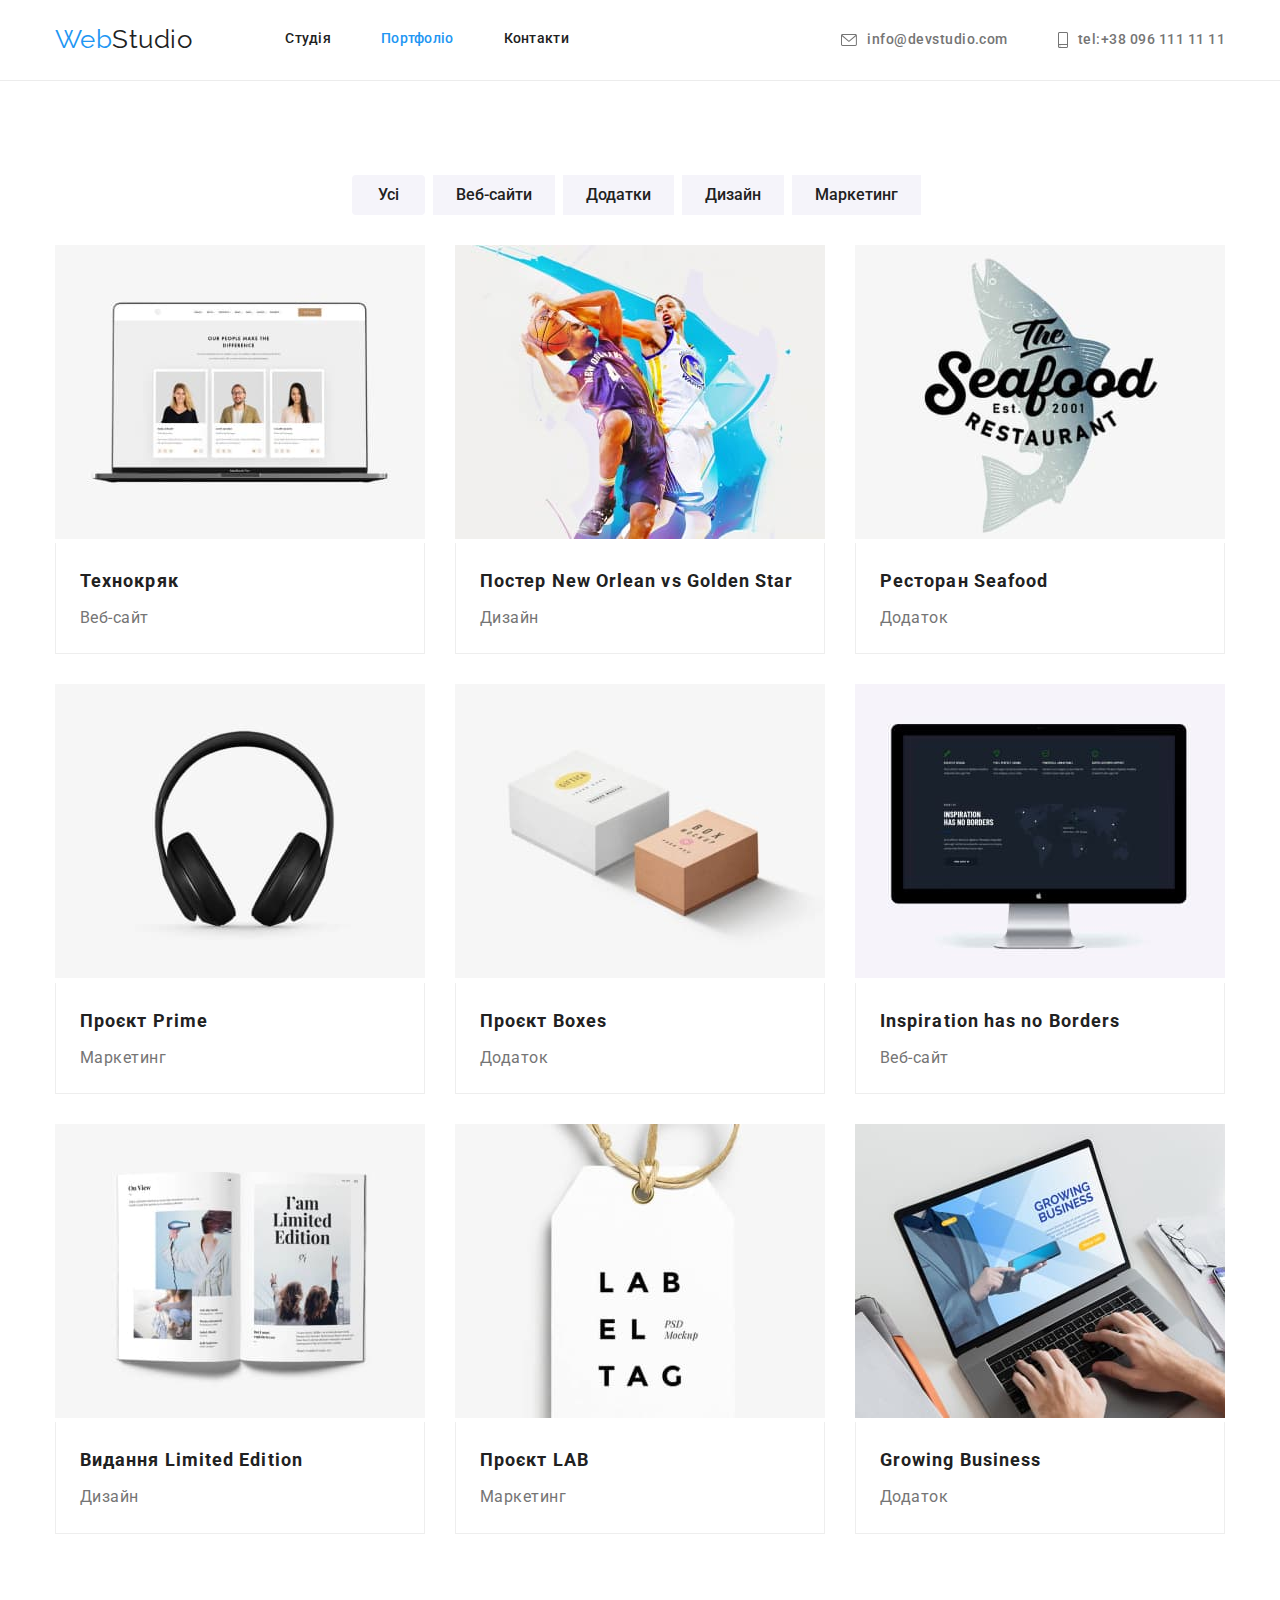
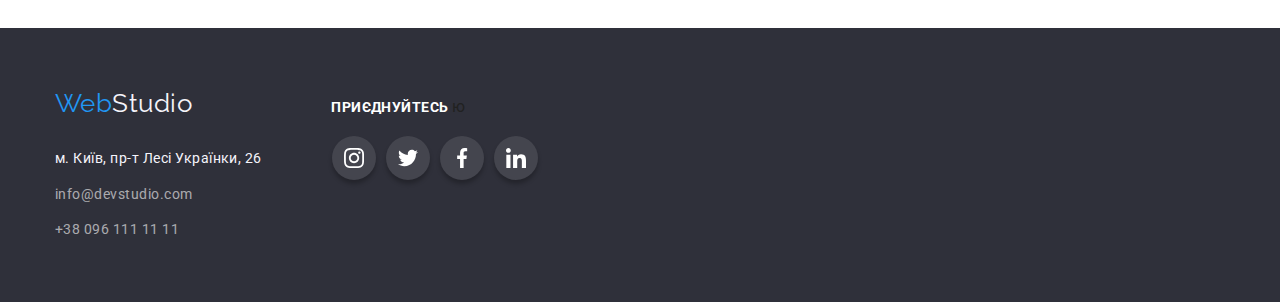
==== portfolio.html @ 3d434c0c "Initial commit" ====
<!DOCTYPE html>
<html lang="uk">
  <head>
    <meta charset="UTF-8" />
    <meta http-equiv="X-UA-Compatible" content="IE=edge" />
    <meta name="viewport" content="width=device-width, initial-scale=1.0" />
    <title>Document</title>
    <link rel="preconnect" href="https://fonts.googleapis.com" />
    <link rel="preconnect" href="https://fonts.gstatic.com" crossorigin />
    <link
      href="https://fonts.googleapis.com/css2?family=Raleway:wght@700&family=Roboto:wght@400;500;700;900&display=swap"
      rel="stylesheet"
    />
    <link
      rel="stylesheet"
      href="https://cdnjs.cloudflare.com/ajax/libs/modern-normalize/1.1.0/modern-normalize.min.css"
    />

    <link rel="stylesheet" href="./css/styles.css" />
  </head>
  <body class="page">
    <!--  Шапка сайту -->
    <header class="page-header">
      <div class="container main-div">
        <nav class="main-nav">
          <a href="index.html" class="logo">Web<span class="log-studio">Studio</span></a>

          <ul class="site-nav list">
            <li class="item"><a href="./index.html" class="link">Студія</a></li>
            <li class="item"><a href="" class="link current">Портфоліо</a></li>
            <li class="item"><a href="" class="link">Контакти</a></li>
          </ul>
        </nav>

        <ul class="contacts list">
          <li class="item">
            <a href="" class="icon-contacts">
              <svg class="icon-envelope">
                <use href="./images/icons.svg#icon-envelop"></use>
              </svg>
              info@devstudio.com
            </a>
            <!-- <a href="mailto:info@devstudio.com" class="contacts-link"></a> -->
          </li>
          <li class="item">
            <a href="" class="icon-contacts">
              <svg class="icon-smartphone">
                <use href="./images/icons.svg#smartphone"></use>
              </svg>
              tel:+38 096 111 11 11
            </a>
            <!-- <a href="tel:+380961111111" class="contacts-link"></a> -->
          </li>
        </ul>
      </div>
    </header>

    <main>
      <!-- Секція-->
      <section class="section-portfolio">
        <div class="container">
          <ul class="potfolio-btns list">
            <li class="item"><button type="button" class="highlighter">Усі</button></li>
            <li class="item"><button type="button" class="highlighter">Веб-сайти</button></li>
            <li class="item"><button type="button" class="highlighter">Додатки</button></li>
            <li class="item"><button type="button" class="highlighter">Дизайн</button></li>
            <li class="item"><button type="button" class="highlighter">Маркетинг</button></li>
          </ul>

          <ul class="projects list">
            <li class="item">
              <a href="" class="projects-link">
                <img class="card-img" src="./images/notebook.jpg" alt="Веб-сайт" width="370" />
                <div class="card-border">
                  <h1 class="title">Технокряк</h1>
                  <p class="text">Веб-сайт</p>
                </div>
              </a>
            </li>

            <li class="item">
              <a href="" class="projects-link"
                ><img class="card-img" src="./images/basketball.jpg" alt="Дизайн" width="370" />
                <div class="card-border">
                  <h1 class="title">Постер New Orlean vs Golden Star</h1>
                  <p class="text">Дизайн</p>
                </div>
              </a>
            </li>

            <li class="item">
              <a href="" class="projects-link"
                ><img class="card-img" src="./images/poster.jpg" alt="Додаток" width="370" />
                <div class="card-border">
                  <h1 class="title">Ресторан Seafood</h1>
                  <p class="text">Додаток</p>
                </div>
              </a>
            </li>

            <li class="item">
              <a href="" class="projects-link"
                ><img class="card-img" src="./images/headphones.jpg" alt="Маркетинг" width="370" />
                <div class="card-border">
                  <h1 class="title">Проєкт Prime</h1>
                  <p class="text">Маркетинг</p>
                </div>
              </a>
            </li>

            <li class="item">
              <a href="" class="projects-link"
                ><img class="card-img" src="./images/boxes.jpg" alt="Додаток" width="370" />
                <div class="card-border">
                  <h1 class="title">Проєкт Boxes</h1>
                  <p class="text">Додаток</p>
                </div>
              </a>
            </li>

            <li class="item">
              <a href="" class="projects-link"
                ><img class="card-img" src="./images/desktop.jpg" alt="Веб-сайт" width="370" />
                <div class="card-border">
                  <h1 class="title">Inspiration has no Borders</h1>
                  <p class="text">Веб-сайт</p>
                </div>
              </a>
            </li>

            <li class="item">
              <a href="" class="projects-link"
                ><img class="card-img" src="./images/book.jpg" alt="Дизайн" width="370" />
                <div class="card-border">
                  <h1 class="title">Видання Limited Edition</h1>
                  <p class="text">Дизайн</p>
                </div>
              </a>
            </li>

            <li class="item">
              <a href="" class="projects-link"
                ><img class="card-img" src="./images/tag.jpg" alt="Маркетинг" width="370" />
                <div class="card-border">
                  <h1 class="title">Проєкт LAB</h1>
                  <p class="text">Маркетинг</p>
                </div>
              </a>
            </li>

            <li class="item">
              <a href="" class="projects-link"
                ><img class="card-img" src="./images/hands.jpg" alt="Додаток" width="370" />
                <div class="card-border">
                  <h1 class="title">Growing Business</h1>
                  <p class="text">Додаток</p>
                </div>
              </a>
            </li>
          </ul>
        </div>
      </section>
    </main>

    <!--Футер-->
    <footer class="footer">
      <div class="container">
        <div class="container-address">
          <a href="index.html" class="logo">Web<span class="logo-studio">Studio</span></a>

          <address class="address-title">
            <p class="footer-title">м. Київ, пр-т Лесі Українки, 26</p>
            <ul class="contact list">
              <li class="item">
                <a href="malito:info@devstudio.com" class="contact-link">info@devstudio.com</a>
              </li>
              <li class="item">
                <a href="tel:+380961111111" class="contact-link">+38 096 111 11 11</a>
              </li>
            </ul>
          </address>
        </div>
        <div class="container-icon">
          <p class="text-footer-icon">приєднуйтесь</p>
          ю
          <ul class="list-icon-footer list">
            <li class="item-footer-icon">
              <a href="" class="footer-link-icon">
                <svg class="instagramfooter" width="20">
                  <use href="./images/icons.svg#instagramFooter"></use>
                </svg>
              </a>
            </li>
            <li class="item-footer-icon">
              <a href="" class="footer-link-icon">
                <svg class="twitterfooter" width="20">
                  <use href="./images/icons.svg#twitterFooter"></use>
                </svg>
              </a>
            </li>
            <li class="item-footer-icon">
              <a href="" class="footer-link-icon">
                <svg class="facebookfooter" width="20">
                  <use href="./images/icons.svg#facebookFooter"></use>
                </svg>
              </a>
            </li>
            <li class="item-footer-icon">
              <a href="" class="footer-link-icon">
                <svg class="linkedinfooter" width="20">
                  <use href="./images/icons.svg#linkedinFooter"></use>
                </svg>
              </a>
            </li>
          </ul>
        </div>
      </div>
    </footer>
  </body>
</html>
---- css/styles.css ----
html {
  box-sizing: border-box;
}
*,
*::before,
*::after {
  box-sizing: inherit;
}

:root {
  --primary-text-color: #212121;
  --title-text-color: #757575;
  --accent-color: #2196f3;
  --primary-bg-color: #f5f4fa;
}

body {
  background-color: #ffffff;
  color: var(--primary-text-color);
  font-family: 'Roboto', sans-serif;
  letter-spacing: 0.03em;
}
/* Утіліти */

.list {
  padding: 0;
  margin: 0;
  list-style: none;
}

/* колір основного тексту чорний #212121 */
/* другорядний колір тексту білий #FFFFFF */
/* другорядний колір тексту #757575 */
/* другорядний колір тексту rgba(255, 255, 255, 0.6) */
/* акцент Голубий #2196F3 */

.container {
  padding-right: 15px;
  padding-left: 15px;
  margin-left: auto;
  margin-right: auto;
  width: 1200px;
}

.page-header {
  background-color: #ffffff;
  border-bottom: 1px solid #ececec;
}

/* Main div */
.main-div {
  display: flex;
  align-items: center;
}
.main-nav {
  display: flex;
  padding-top: 24px;
  padding-bottom: 25px;
  align-items: center;
}
/* Site nav */

.logo {
  color: var(--accent-color);
  font-family: 'Raleway', cursive;
  font-size: 26px;
  line-height: 1.19;
  text-decoration: none;
}
.log-studio {
  color: var(--primary-text-color);
}
.link {
  text-decoration: none;
}
.site-nav {
  display: flex;
  margin-left: 93px;
}
.site-nav .item {
  margin-right: 50px;
}

.site-nav .link {
  display: flex;

  color: var(--primary-text-color);
  font-family: inherit;
  font-weight: 500;
  font-size: 14px;
  line-height: 1.14;
  letter-spacing: 0.02em;
  text-decoration: none;
}
.site-nav .link:hover,
.site-nav .link:focus {
  color: var(--accent-color);
}

.site-nav .link.current {
  color: var(--accent-color);
}

/* Contacts */

.contacts {
  display: flex;
  align-items: center;
  margin-left: auto;
  cursor: pointer;
}
.contacts .item + .item {
  margin-left: 50px;
}

.icon-contacts {
  display: flex;
  align-items: center;
  color: var(--title-text-color);
  fill: var(--title-text-color);
  font-family: inherit;
  font-weight: 500;
  font-size: 14px;
  line-height: 1.14;
  letter-spacing: 2%;
  text-decoration: none;
}
/* .contacts .contacts-link:hover,
.contacts .contacts-link:focus {
  color: var(--accent-color);
} */
/* .contacts .item {
  display: flex;
  align-items: center;
} */
/* .contacts .item:hover {
  color: var(--accent-color);
} */
/* .item .contacts-link {
  fill: var(--title-text-color);
} */
/* .icon-envelope:hover,
.icon-envelope:focus {
  fill: var(--accent-color);
} */

.icon-contacts:hover {
  fill: var(--accent-color);
}
.icon-contacts .icon-envelop:hover {
  fill: var(--accent-color);
}

.icon-contacts .icon-smartphone:hover {
  fill: var(--accent-color);
}
.icon-contacts:hover {
  color: var(--accent-color);
}
.icon-smartphone {
  fill: #757575;
  margin-right: 10px;
  width: 10px;
  height: 16px;
}
.icon-envelope {
  fill: #757575;
  margin-right: 10px;
  width: 16px;
  height: 12px;
}

/* .contacts .item {
  display: flex;
  align-items: center;
  justify-content: center;
} */

/* hero*/
.hero {
  padding-bottom: 200px;
  padding-top: 200px;
  margin-top: 0;
  text-align: center;
  background-color: #2f303a;
  max-width: 1600px;
  height: 600px;
  margin-left: auto;
  margin-right: auto;
  background-image: linear-gradient(to right, rgba(47, 48, 58, 0.4), rgba(47, 48, 58, 0.4)),
    url('../images/hero.jpg');

  background-repeat: no-repeat;
  background-position: center;
  background-size: cover;
}
.hero .container {
  /* background-color: #2f303a; */
}

.hero-title {
  display: block;
  margin: 0 auto 30px;
  max-width: 696px;

  text-align: center;

  color: var(--primary-bg-color);
  font-weight: 900;
  font-size: 44px;
  line-height: 1.36;

  letter-spacing: 0.06em;
  text-transform: uppercase;
}

/* Button */

.button-primary {
  display: inline-block;
  width: 216px;
  height: 50px;

  border-radius: 4px;
  text-align: center;
  border: 1px solid transparent;

  color: #ffffff;
  background-color: var(--accent-color);
  font-weight: 700;
  font-size: 16px;
  line-height: 1.9;
}

.button-primary:hover,
.button-primary:focus {
  background-color: #188ce8;
  color: #ffffff;
  cursor: pointer;
}

/* section */

/* Управління цілями */
.section-feature {
  padding-top: 94px;
}
.container .feature-list {
  display: flex;
}
.icon-element {
  display: flex;
  justify-content: center;
  align-items: center;
  margin-bottom: 30px;
  width: 270px;
  height: 120px;
  background: #f5f4fa;
  border-radius: 4px;
}

/* feature-list */

.feature-list .item {
}

.feature-list .item:not(:last-child) {
  margin-right: 30px;
}

.feature-list .title {
  margin-top: 0;
  margin-bottom: 10px;
  color: var(--primary-text-color);
  font-size: 14px;
  line-height: 1.14;
}
.feature-list .text {
  margin: 0;
  color: var(--title-text-color);
  font-size: 14px;
  line-height: 1.7;
}
/* work */

.section-work {
  padding-top: 94px;
  padding-bottom: 94px;
}
.section-work .section-title {
  margin-top: 0;
  margin-bottom: 50px;
  font-size: 36px;
  line-height: 1.17;
  text-align: center;
}

.container .work {
  display: inline-flex;
  width: 370px;
}
.work .item:not(:last-child) {
  margin-right: 30px;
}

/* team-list */

.section-team {
  padding-top: 94px;
  padding-bottom: 94px;
  background-color: #f5f4fa;
}

.section-team .section-title {
  margin-top: 0;
  margin-bottom: 50px;
  font-size: 36px;
  line-height: 1.17;
  text-align: center;
}
.item-team {
  text-align: center;
  background: #ffffff;
  box-shadow: 0px 1px 3px rgba(0, 0, 0, 0.12), 0px 1px 1px rgba(0, 0, 0, 0.14),
    0px 2px 1px rgba(0, 0, 0, 0.2);
  border-radius: 0px 0px 4px 4px;
}
.icon-list {
  display: flex;
  justify-content: center;
  align-items: center;
}
.icon-list:not(:first child) {
  margin-left: 10px;
}
.icon-social {
  display: flex;
  justify-content: center;
  align-items: center;
  width: 44px;
  height: 44px;
  border-radius: 50%;
  cursor: pointer;
  fill: #afb1b8;
  background-color: #ffffff;
}
.icon-social:hover,
.icon-social:focus {
  fill: #ffffff;
  background-color: var(--accent-color);
}

.team-list .item {
  padding-bottom: 30px;
  background-color: #ffffff;
  align-items: center;
}

.team-list .title {
  margin-top: 30px;
  margin-bottom: 10px;
  text-align: center;

  color: var(--primary-text-color);
  font-weight: 500;
  font-size: 16px;
  line-height: 1.19;
}
.team-list .text {
  margin: 0;
  color: var(--title-text-color);
  font-size: 16px;
  line-height: 1.19;
  text-align: center;
}

.container .team-list {
  width: 270px;
  display: inline-flex;
}

.team-list .item:not(:last-child) {
  margin-right: 30px;
}
/* Постійні клієнти */

.section-client {
  padding-top: 94px;
  padding-bottom: 94px;
}
.section-client .container {
  /* display: flex;
  justify-content: center;
  align-items: center; */
}

.section-client .section-title {
  margin-top: 0;
  margin-bottom: 50px;
  font-size: 36px;
  line-height: 1.17;
  text-align: center;
}
.client-list {
  display: flex;
  justify-content: center;
  align-items: center;
}
.link-icon {
  display: flex;
  justify-content: center;
  align-items: center;
  width: 170px;
  height: 92px;
  border: 1px solid #afb1b8;
  border-radius: 4px;
}

.icon-client {
  width: 106px;
  height: 60px;
  fill: #afb1b8;
}
.link-icon:hover svg {
  fill: var(--accent-color);
  /* border: 1px solid #2196f3; */
}
.link-icon:hover {
  border: 1px solid var(--accent-color);
}

.client-list .icon-item:not(:last-child) {
  margin-right: 30px;
}

/* Footer */
.footer {
  padding-top: 60px;
  padding-bottom: 60px;
  background-color: #2f303a;
}

.footer .logo {
  /* margin: 0px 0px 28px; */
  color: var(--accent-color);
  font-family: 'Raleway', cursive;
  font-size: 26px;
  line-height: 1.19;
  text-decoration: none;
}

.logo-studio {
  color: var(--primary-bg-color);
}

.footer .container {
  display: flex;
  align-items: baseline;
  display: block;
  background-color: #2f303a;
}

.footer .logo {
  width: 145px;
}
.footer-title {
  margin-top: 0;
  margin-bottom: 12px;
  font-style: normal;
  font-size: 14px;
  line-height: 1.7;
  color: var(--primary-bg-color);
}
.address-title {
  margin-top: 28px;
  font-style: normal;
}

.contact .contact-link {
  font-size: 14px;
  line-height: 1.7;
  color: rgba(255, 255, 255, 0.6);
  text-decoration: none;
  margin-bottom: 60px;
}
.contact .contact-link:hover,
.contact .contact-link:focus {
  color: var(--accent-color);
}
.contact .item:not(:last-child) {
  margin-bottom: 12px;
}
/* Footer Icon */
.footer .container {
  display: flex;
}
/* .footer-main {
  display: flex;
  margin-right: 70px;
  align-items: baseline;
} */

.container-icon {
  margin-left: 70px;
}

.text-footer-icon {
  margin-top: 0px;
  font-weight: 700;
  display: inline-flex;
  align-items: center;
  justify-content: center;
  margin-bottom: 20px;
  font-size: 14px;
  line-height: 1.14;
  letter-spacing: 0.03em;
  text-transform: uppercase;
  color: #ffffff;
  width: 116px;
}
.list-icon-footer {
  display: flex;
}

.item-footer-icon:not(:last-child) {
  margin-right: 10px;
}

.footer-link-icon {
  /* margin-left: 70px; */
  display: flex;
  align-items: center;
  justify-content: center;

  width: 44px;
  height: 44px;
  color: white;
  background-color: rgba(255, 255, 255, 0.1);
  border-radius: 50%;
  box-shadow: 0px 4px 4px rgba(0, 0, 0, 0.25);
  cursor: pointer;
  fill: #fff;
}
.footer-link-icon:hover,
.footer-link-icon:hover {
  background-color: var(--accent-color);
}
/* .instagramFotter {
  fill: currentColor;
} */

/* Portfolio */

.section-portfolio {
  padding-top: 94px;
  padding-bottom: 94px;
  color: var(--primary-text-color);
}

.potfolio-btns {
  margin-bottom: 30px;
  display: flex;
  justify-content: center;
}
.potfolio-btns .item {
  margin-right: 8px;
  text-align: center;
  min-width: 73px;
  /* padding: 6px 22px; */
  border-radius: 4px;

  background-color: #f5f4fa;
}

.highlighter {
  padding: 6px 22px;
  border: 1px solid transparent;
  font-weight: 500;
  font-size: 16px;
  line-height: 1.6;
  text-align: center;
  background-color: #f5f4fa;
  color: var(--primary-text-color);
}
.potfolio-btns .highlighter:hover,
.potfolio-btns .highlighter:focus {
  background-color: var(--accent-color);
  color: var(--primary-bg-color);
  cursor: pointer;
  border-radius: 4px;
  border: 1px solid transparent;
  filter: drop-shadow(2px 0px 2px rgba(0, 0, 0, 0.12));
  filter: drop-shadow(1px 0px 3px rgba(0, 0, 0, 0.1));
  filter: drop-shadow(2px 0px 1px rgba(0, 0, 0, 0.08));
}

.projects {
  display: flex;
  flex-wrap: wrap;
}
.projects-link {
  text-decoration: none;
}

.projects .item {
  width: 370px;
  margin-right: 30px;
  margin-bottom: 30px;
}
.projects .item :hover,
.projects .item :focus {
  filter: drop-shadow(6px 1px 4px rgba(0, 0, 0, 0.16));
  filter: drop-shadow(4px 0px 4px rgba(0, 0, 0, 0.06));
  filter: drop-shadow(1px 0px 1px rgba(0, 0, 0, 0.12));
}

.card-border {
  padding: 20px 24px;
  border-left: 1px solid #eeeeee;
  border-right: 1px solid #eeeeee;
  border-bottom: 1px solid #eeeeee;
}

.projects .item:nth-child(3n) {
  margin-right: 0;
}
.projects .item:nth-last-child(-n + 3) {
  margin-bottom: 0;
}

/* Альтернатива */

/* calc ( 100% -кол-во маржинов в строке *значение маржина)/ кол-во єлементов в строке
width: calc (100%-60px)/3; 
margin-right:30px;
margin-left: 30px;*/
/* .preview .item:not(:nth-child(3)) {
  margin-right: 30px;
} */
/* .preview .item:not(:nth-last-child(-n + 3)) {
  margin-bottom: 30px;
} */

.projects .title {
  margin-top: 0;
  margin-bottom: 4px;
  color: var(--primary-text-color);
  font-size: 18px;
  line-height: 2;
  letter-spacing: 0.06em;
}
.projects .text {
  margin: 0 24px 0 0;
  color: var(--title-text-color);
  font-size: 16px;
  line-height: 1.9;
}
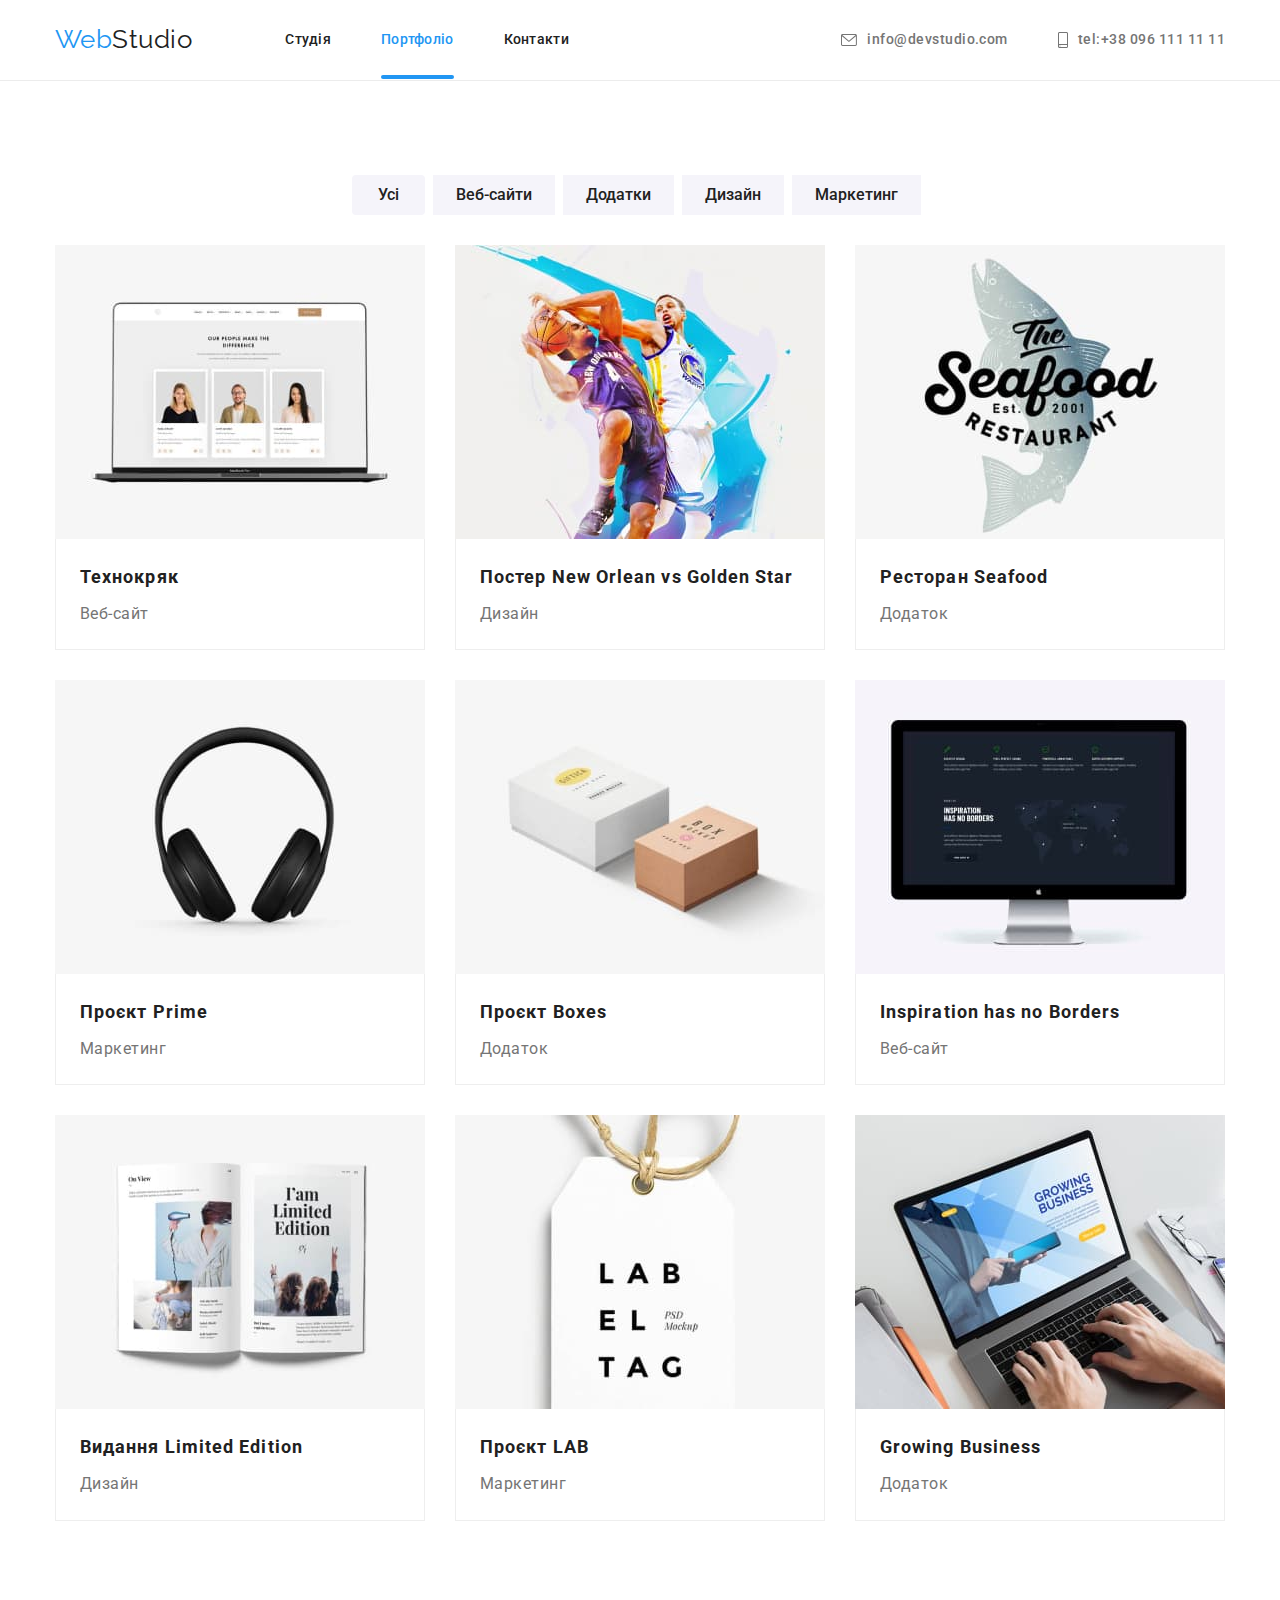
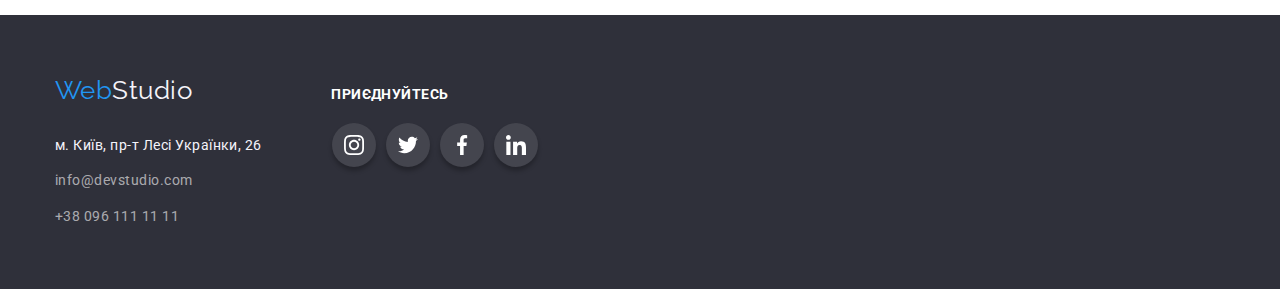
==== commit cc367f31: "делает модал портфолио" ====
--- a/portfolio.html
+++ b/portfolio.html
@@ -69,8 +69,19 @@
 
           <ul class="projects list">
             <li class="item">
+              <div class="projects-box">
               <a href="" class="projects-link">
-                <img class="card-img" src="./images/notebook.jpg" alt="Веб-сайт" width="370" />
+                <img class="card-img" src="./images/notebook.jpg" alt="Веб-сайт" width="370" height="294" />
+              
+                  <div class="projects-overlay">
+                    <p class="projects-text">
+                      Ресурс пропонує комплексні пропозиції з різним рівнем функціоналу та сервісів.
+                      Все це дозволить відвідувачу отримати вичерпні відомості про компанію чи
+                      приватну особу.
+                    </p>
+                  </div>
+                </div>
+
                 <div class="card-border">
                   <h1 class="title">Технокряк</h1>
                   <p class="text">Веб-сайт</p>
@@ -79,8 +90,17 @@
             </li>
 
             <li class="item">
-              <a href="" class="projects-link"
-                ><img class="card-img" src="./images/basketball.jpg" alt="Дизайн" width="370" />
+              <div class="projects-box">
+              <a href="" class="projects-link"
+                ><img class="card-img" src="./images/basketball.jpg" alt="Дизайн" width="370" height="294" />
+                <div class="projects-overlay">
+                    <p class="projects-text">
+                      Ресурс пропонує комплексні пропозиції з різним рівнем функціоналу та сервісів.
+                      Все це дозволить відвідувачу отримати вичерпні відомості про компанію чи
+                      приватну особу.
+                    </p>
+                  </div>
+                  </div>
                 <div class="card-border">
                   <h1 class="title">Постер New Orlean vs Golden Star</h1>
                   <p class="text">Дизайн</p>
@@ -89,8 +109,17 @@
             </li>
 
             <li class="item">
-              <a href="" class="projects-link"
-                ><img class="card-img" src="./images/poster.jpg" alt="Додаток" width="370" />
+              <div class="projects-box">
+              <a href="" class="projects-link"
+                ><img class="card-img" src="./images/poster.jpg" alt="Додаток" width="370" height="294" />
+                <div class="projects-overlay">
+                    <p class="projects-text">
+                      Ресурс пропонує комплексні пропозиції з різним рівнем функціоналу та сервісів.
+                      Все це дозволить відвідувачу отримати вичерпні відомості про компанію чи
+                      приватну особу.
+                    </p>
+                  </div>
+                  </div>
                 <div class="card-border">
                   <h1 class="title">Ресторан Seafood</h1>
                   <p class="text">Додаток</p>
@@ -99,8 +128,17 @@
             </li>
 
             <li class="item">
-              <a href="" class="projects-link"
-                ><img class="card-img" src="./images/headphones.jpg" alt="Маркетинг" width="370" />
+              <div class="projects-box">
+              <a href="" class="projects-link"
+                ><img class="card-img" src="./images/headphones.jpg" alt="Маркетинг" width="370" height="294" />
+                <div class="projects-overlay">
+                    <p class="projects-text">
+                      Ресурс пропонує комплексні пропозиції з різним рівнем функціоналу та сервісів.
+                      Все це дозволить відвідувачу отримати вичерпні відомості про компанію чи
+                      приватну особу.
+                    </p>
+                  </div>
+                  </div>
                 <div class="card-border">
                   <h1 class="title">Проєкт Prime</h1>
                   <p class="text">Маркетинг</p>
@@ -109,8 +147,17 @@
             </li>
 
             <li class="item">
-              <a href="" class="projects-link"
-                ><img class="card-img" src="./images/boxes.jpg" alt="Додаток" width="370" />
+              <div class="projects-box">
+              <a href="" class="projects-link"
+                ><img class="card-img" src="./images/boxes.jpg" alt="Додаток" width="370" height="294" />
+                <div class="projects-overlay">
+                    <p class="projects-text">
+                      Ресурс пропонує комплексні пропозиції з різним рівнем функціоналу та сервісів.
+                      Все це дозволить відвідувачу отримати вичерпні відомості про компанію чи
+                      приватну особу.
+                    </p>
+                  </div>
+                  </div>
                 <div class="card-border">
                   <h1 class="title">Проєкт Boxes</h1>
                   <p class="text">Додаток</p>
@@ -119,8 +166,17 @@
             </li>
 
             <li class="item">
-              <a href="" class="projects-link"
-                ><img class="card-img" src="./images/desktop.jpg" alt="Веб-сайт" width="370" />
+              <div class="projects-box">
+              <a href="" class="projects-link"
+                ><img class="card-img" src="./images/desktop.jpg" alt="Веб-сайт" width="370" height="294" />
+                <div class="projects-overlay">
+                    <p class="projects-text">
+                      Ресурс пропонує комплексні пропозиції з різним рівнем функціоналу та сервісів.
+                      Все це дозволить відвідувачу отримати вичерпні відомості про компанію чи
+                      приватну особу.
+                    </p>
+                  </div>
+                  </div>
                 <div class="card-border">
                   <h1 class="title">Inspiration has no Borders</h1>
                   <p class="text">Веб-сайт</p>
@@ -129,8 +185,17 @@
             </li>
 
             <li class="item">
-              <a href="" class="projects-link"
-                ><img class="card-img" src="./images/book.jpg" alt="Дизайн" width="370" />
+               <div class="projects-box">
+              <a href="" class="projects-link"
+                ><img class="card-img" src="./images/book.jpg" alt="Дизайн" width="370" height="294" />
+                <div class="projects-overlay">
+                    <p class="projects-text">
+                      Ресурс пропонує комплексні пропозиції з різним рівнем функціоналу та сервісів.
+                      Все це дозволить відвідувачу отримати вичерпні відомості про компанію чи
+                      приватну особу.
+                    </p>
+                  </div>
+                  </div>
                 <div class="card-border">
                   <h1 class="title">Видання Limited Edition</h1>
                   <p class="text">Дизайн</p>
@@ -139,8 +204,17 @@
             </li>
 
             <li class="item">
-              <a href="" class="projects-link"
-                ><img class="card-img" src="./images/tag.jpg" alt="Маркетинг" width="370" />
+               <div class="projects-box">
+              <a href="" class="projects-link"
+                ><img class="card-img" src="./images/tag.jpg" alt="Маркетинг" width="370" height="294" />
+                <div class="projects-overlay">
+                    <p class="projects-text">
+                      Ресурс пропонує комплексні пропозиції з різним рівнем функціоналу та сервісів.
+                      Все це дозволить відвідувачу отримати вичерпні відомості про компанію чи
+                      приватну особу.
+                    </p>
+                  </div>
+                  </div>
                 <div class="card-border">
                   <h1 class="title">Проєкт LAB</h1>
                   <p class="text">Маркетинг</p>
@@ -149,8 +223,17 @@
             </li>
 
             <li class="item">
-              <a href="" class="projects-link"
-                ><img class="card-img" src="./images/hands.jpg" alt="Додаток" width="370" />
+              <div class="projects-box">
+              <a href="" class="projects-link"
+                ><img class="card-img" src="./images/hands.jpg" alt="Додаток" width="370" height="294" />
+                <div class="projects-overlay">
+                    <p class="projects-text">
+                      Ресурс пропонує комплексні пропозиції з різним рівнем функціоналу та сервісів.
+                      Все це дозволить відвідувачу отримати вичерпні відомості про компанію чи
+                      приватну особу.
+                    </p>
+                  </div>
+                  </div>
                 <div class="card-border">
                   <h1 class="title">Growing Business</h1>
                   <p class="text">Додаток</p>
@@ -182,32 +265,32 @@
         </div>
         <div class="container-icon">
           <p class="text-footer-icon">приєднуйтесь</p>
-          ю
+
           <ul class="list-icon-footer list">
             <li class="item-footer-icon">
               <a href="" class="footer-link-icon">
-                <svg class="instagramfooter" width="20">
+                <svg class="instagramfooter" width="20" height="20px">
                   <use href="./images/icons.svg#instagramFooter"></use>
                 </svg>
               </a>
             </li>
             <li class="item-footer-icon">
               <a href="" class="footer-link-icon">
-                <svg class="twitterfooter" width="20">
+                <svg class="twitterfooter" width="20" height="20px">
                   <use href="./images/icons.svg#twitterFooter"></use>
                 </svg>
               </a>
             </li>
             <li class="item-footer-icon">
               <a href="" class="footer-link-icon">
-                <svg class="facebookfooter" width="20">
+                <svg class="facebookfooter" width="20" height="20px">
                   <use href="./images/icons.svg#facebookFooter"></use>
                 </svg>
               </a>
             </li>
             <li class="item-footer-icon">
               <a href="" class="footer-link-icon">
-                <svg class="linkedinfooter" width="20">
+                <svg class="linkedinfooter" width="20" height="20px">
                   <use href="./images/icons.svg#linkedinFooter"></use>
                 </svg>
               </a>
--- a/css/styles.css
+++ b/css/styles.css
@@ -12,6 +12,7 @@
   --title-text-color: #757575;
   --accent-color: #2196f3;
   --primary-bg-color: #f5f4fa;
+  --timing-function: cubic-bezier(0.4, 0, 0.2, 1);
 }
 
 body {
@@ -19,6 +20,9 @@
   color: var(--primary-text-color);
   font-family: 'Roboto', sans-serif;
   letter-spacing: 0.03em;
+}
+img {
+  display: block;
 }
 /* Утіліти */
 
@@ -52,12 +56,25 @@
   display: flex;
   align-items: center;
 }
+
 .main-nav {
   display: flex;
+
   padding-top: 24px;
   padding-bottom: 25px;
   align-items: center;
 }
+/* .main-nav .link::after {
+  display: flex;
+  position: absolute;
+  width: 100%;
+  height: 4px;
+  background-color: #2196f3;
+  border-radius: 2px;
+  bottom: 0;
+  left: 0;
+} */
+
 /* Site nav */
 
 .logo {
@@ -70,9 +87,7 @@
 .log-studio {
   color: var(--primary-text-color);
 }
-.link {
-  text-decoration: none;
-}
+
 .site-nav {
   display: flex;
   margin-left: 93px;
@@ -81,8 +96,9 @@
   margin-right: 50px;
 }
 
-.site-nav .link {
-  display: flex;
+.link {
+  position: relative;
+  padding-bottom: 32px;
 
   color: var(--primary-text-color);
   font-family: inherit;
@@ -92,13 +108,49 @@
   letter-spacing: 0.02em;
   text-decoration: none;
 }
+.link::after {
+  content: '';
+  position: absolute;
+  left: 0;
+  bottom: 0;
+  width: 100%;
+  height: 4px;
+  border-radius: 2px;
+  background-color: var(--accent-color);
+  transform: scaleX(0);
+  transition: transform 250ms var(--timing-function);
+}
+.link:hover::after {
+  /* opacity: 1; */
+  transform: scaleX(1);
+}
+
 .site-nav .link:hover,
 .site-nav .link:focus {
   color: var(--accent-color);
 }
 
-.site-nav .link.current {
+.link.current {
+  position: relative;
+  padding-bottom: 32px;
+  font-family: inherit;
+  font-weight: 500;
+  font-size: 14px;
+  line-height: 1.14;
+  letter-spacing: 0.02em;
+  text-decoration: none;
   color: var(--accent-color);
+}
+.link.current::after {
+  content: '';
+  position: absolute;
+  left: 0;
+  bottom: 0;
+  width: 100%;
+  height: 4px;
+  border-radius: 2px;
+  background-color: var(--accent-color);
+  transform: scaleX(1);
 }
 
 /* Contacts */
@@ -158,13 +210,13 @@
   color: var(--accent-color);
 }
 .icon-smartphone {
-  fill: #757575;
+  /* fill: #757575; */
   margin-right: 10px;
   width: 10px;
   height: 16px;
 }
 .icon-envelope {
-  fill: #757575;
+  /* fill: #757575; */
   margin-right: 10px;
   width: 16px;
   height: 12px;
@@ -238,7 +290,42 @@
   color: #ffffff;
   cursor: pointer;
 }
-
+.backdrop {
+  position: fixed;
+  top: 0;
+  left: 0;
+  min-width: 100%;
+  height: 1024px;
+  background-color: rgba(0, 0, 0, 0.2);
+}
+
+.backdrop.is-hidden {
+  visibility: hidden;
+  opacity: 0;
+  pointer-events: none;
+}
+
+.modal {
+  position: absolute;
+  top: 50%;
+  left: 50%;
+  transform: translate(-50%, -50%);
+  /* display: flex; */
+  width: 528px;
+  height: 581px;
+
+  background-color: #ffffff;
+}
+.icon-close {
+  position: absolute;
+  top: 0;
+  right: 0;
+  /* fill: #ffffff; */
+  stroke: rgba(0, 0, 0, 0.1);
+  /* fill #000000; */
+
+  border: 1px;
+}
 /* section */
 
 /* Управління цілями */
@@ -277,6 +364,7 @@
 }
 .feature-list .text {
   margin: 0;
+
   color: var(--title-text-color);
   font-size: 14px;
   line-height: 1.7;
@@ -301,6 +389,26 @@
 }
 .work .item:not(:last-child) {
   margin-right: 30px;
+}
+.work-box {
+  position: relative;
+  /* display: flex;
+  justify-content: center;
+  align-items: center; */
+}
+
+.work-text {
+  position: absolute;
+  bottom: 0;
+  right: 0;
+
+  font-size: 14px;
+  line-height: 1.14;
+  /* align: Center; */
+  color: #ffffff;
+  outline: 3px solid orange;
+  /* width: 370px;
+  position: relative; */
 }
 
 /* team-list */
@@ -343,6 +451,10 @@
   cursor: pointer;
   fill: #afb1b8;
   background-color: #ffffff;
+  transition: background-color 250ms cubic-bezier(0.4, 0, 0.2, 1) fill 250ms
+    cubic-bezier(0.4, 0, 0.2, 1);
+  /* transition-duration: ;
+  transition-timing-function: ; */
 }
 .icon-social:hover,
 .icon-social:focus {
@@ -414,6 +526,11 @@
   height: 92px;
   border: 1px solid #afb1b8;
   border-radius: 4px;
+  transition: background-color 250ms cubic-bezier(0.4, 0, 0.2, 1),
+    fill 250ms cubic-bezier(0.4, 0, 0.2, 1);
+  /* transition-property: background-color;
+  transition-duration: 250ms;
+  transition-timing-function: cubic-bezier(0.4, 0, 0.2, 1); */
 }
 
 .icon-client {
@@ -540,14 +657,13 @@
   box-shadow: 0px 4px 4px rgba(0, 0, 0, 0.25);
   cursor: pointer;
   fill: #fff;
+  transition: background-color 250ms cubic-bezier(0.4, 0, 0.2, 1),
+    fill 250ms cubic-bezier(0.4, 0, 0.2, 1);
 }
 .footer-link-icon:hover,
 .footer-link-icon:hover {
   background-color: var(--accent-color);
 }
-/* .instagramFotter {
-  fill: currentColor;
-} */
 
 /* Portfolio */
 
@@ -613,7 +729,15 @@
   filter: drop-shadow(4px 0px 4px rgba(0, 0, 0, 0.06));
   filter: drop-shadow(1px 0px 1px rgba(0, 0, 0, 0.12));
 }
-
+.projects-text {
+  padding: 63px 24px;
+  margin: 0;
+  width: 322px;
+  height: 168px;
+  font-size: 18px;
+  line-height: 1.5;
+  color: #ffffff;
+}
 .card-border {
   padding: 20px 24px;
   border-left: 1px solid #eeeeee;
@@ -626,6 +750,24 @@
 }
 .projects .item:nth-last-child(-n + 3) {
   margin-bottom: 0;
+}
+.projects-box {
+  position: relative;
+  overflow: hidden;
+}
+
+.projects-overlay {
+  position: absolute;
+  top: 0;
+  left: 0;
+  width: 100%;
+  height: 100%;
+  transform: translateY(100%);
+  background-color: rgba(33, 150, 243, 0.9);
+  transition: transform 250ms var(--timing-function);
+}
+.projects-box:hover .projects-overlay {
+  transform: translateY(0);
 }
 
 /* Альтернатива */
